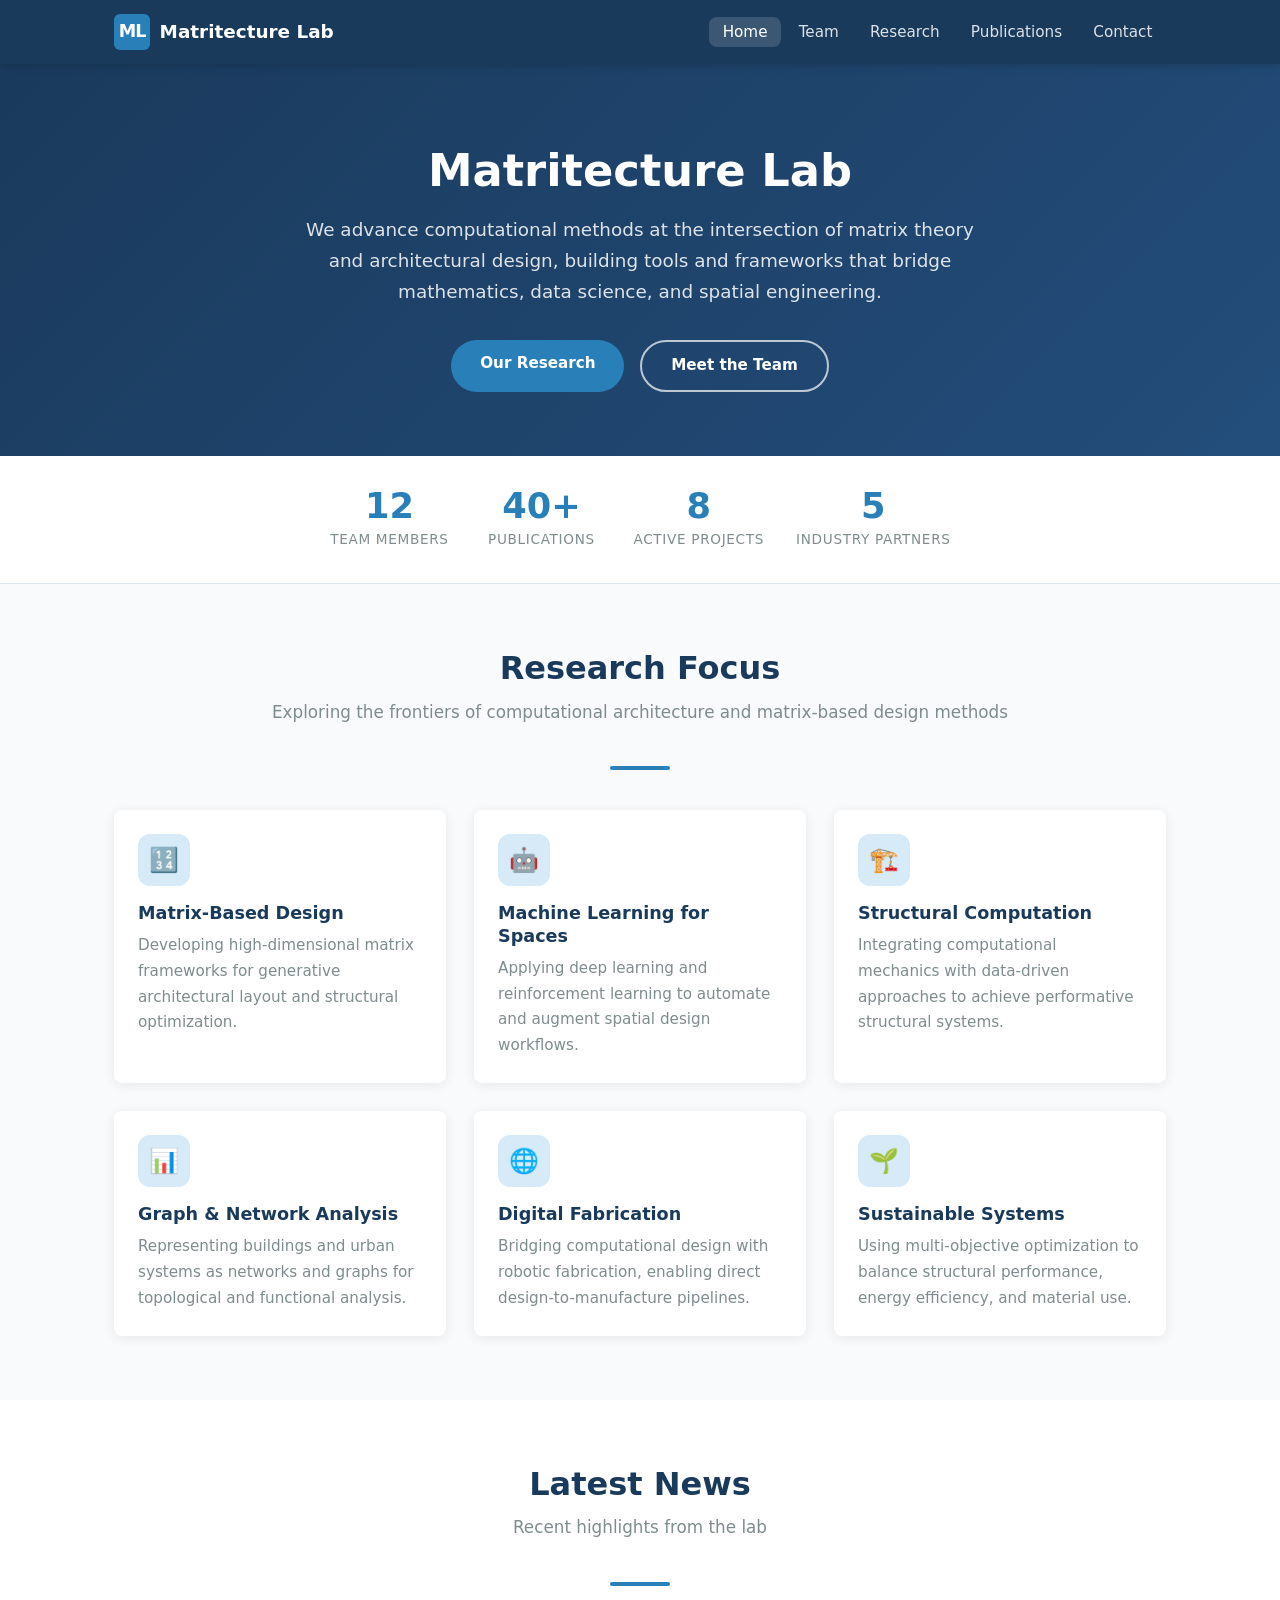
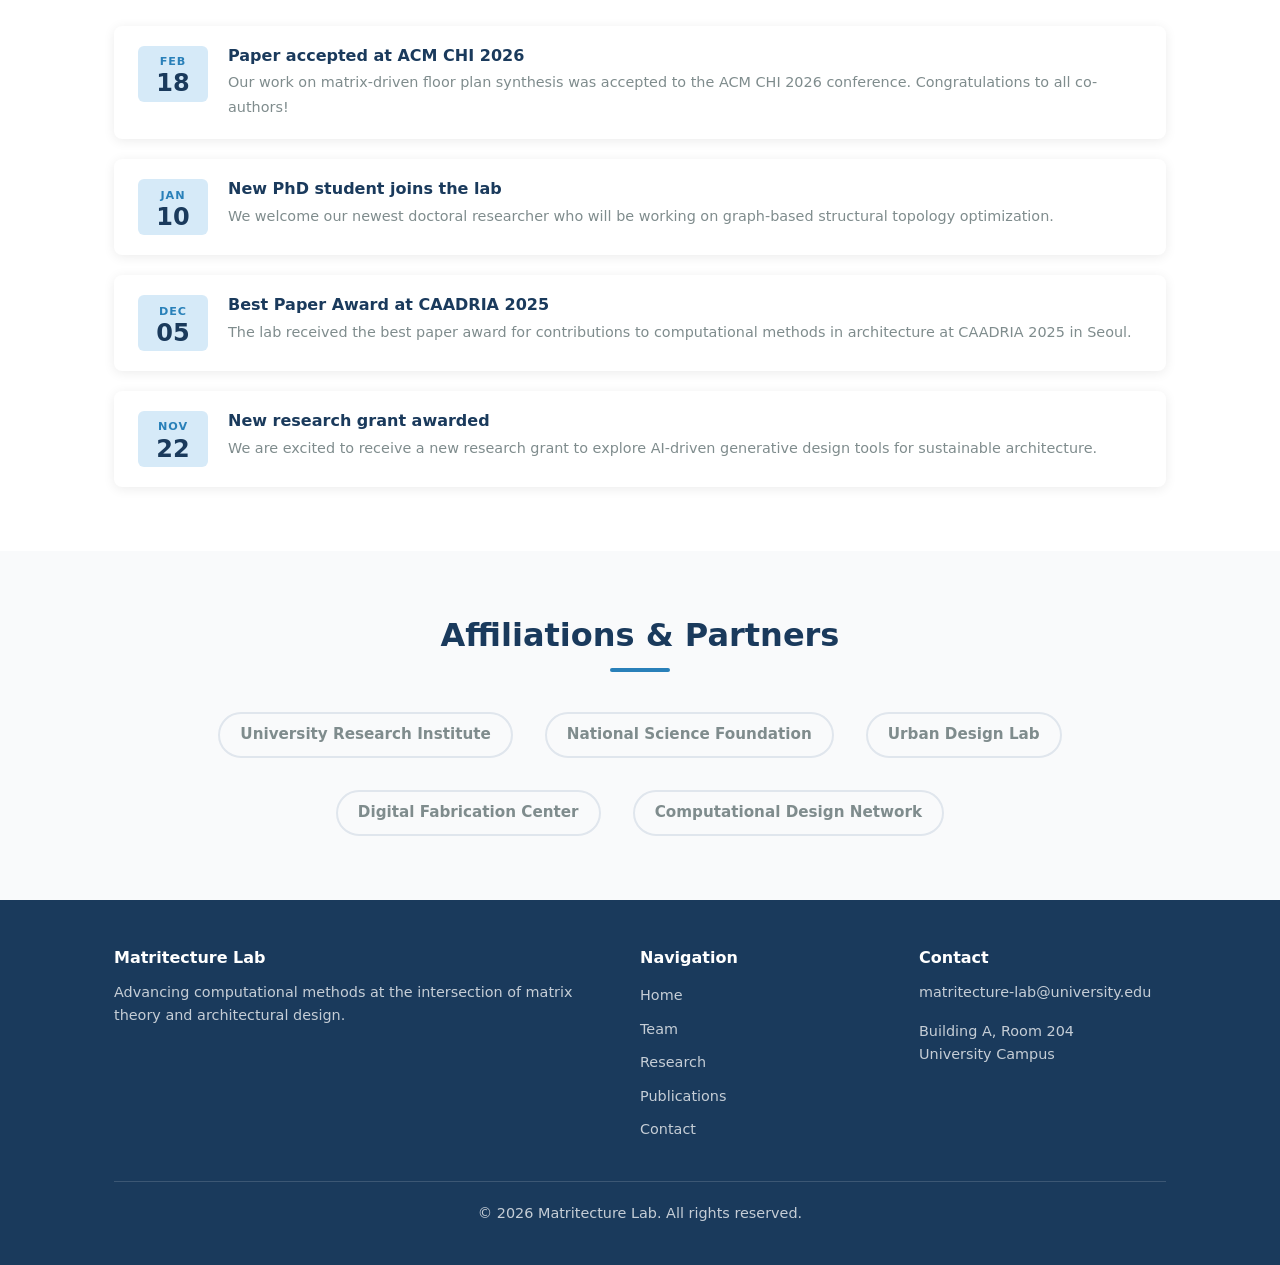
==== index.html @ 214376fc "Add complete Matritecture Lab static website (5 pages + CSS) Co-authored-by: nilchia <66441226+nilch" ====
<!DOCTYPE html>
<html lang="en">
<head>
  <meta charset="UTF-8" />
  <meta name="viewport" content="width=device-width, initial-scale=1.0" />
  <title>Matritecture Lab</title>
  <meta name="description" content="Matritecture Lab — Advancing computational methods at the intersection of matrix theory and architectural design." />
  <link rel="stylesheet" href="css/style.css" />
</head>
<body>

  <!-- ===== Navigation ===== -->
  <nav class="navbar">
    <div class="container">
      <a href="index.html" class="navbar-brand">
        <div class="brand-logo">ML</div>
        <span>Matritecture Lab</span>
      </a>
      <ul class="nav-links">
        <li><a href="index.html" class="active">Home</a></li>
        <li><a href="team.html">Team</a></li>
        <li><a href="research.html">Research</a></li>
        <li><a href="publications.html">Publications</a></li>
        <li><a href="contact.html">Contact</a></li>
      </ul>
    </div>
  </nav>

  <!-- ===== Hero ===== -->
  <section class="hero">
    <div class="container">
      <h1>Matritecture Lab</h1>
      <p>
        We advance computational methods at the intersection of matrix theory and
        architectural design, building tools and frameworks that bridge mathematics,
        data science, and spatial engineering.
      </p>
      <div class="hero-btns">
        <a href="research.html" class="btn btn-primary">Our Research</a>
        <a href="team.html" class="btn btn-outline">Meet the Team</a>
      </div>
    </div>
  </section>

  <!-- ===== Stats ===== -->
  <div class="stats-bar">
    <div class="container">
      <div class="stats-grid">
        <div class="stat-item">
          <div class="stat-number">12</div>
          <div class="stat-label">Team Members</div>
        </div>
        <div class="stat-item">
          <div class="stat-number">40+</div>
          <div class="stat-label">Publications</div>
        </div>
        <div class="stat-item">
          <div class="stat-number">8</div>
          <div class="stat-label">Active Projects</div>
        </div>
        <div class="stat-item">
          <div class="stat-number">5</div>
          <div class="stat-label">Industry Partners</div>
        </div>
      </div>
    </div>
  </div>

  <!-- ===== Research Highlights ===== -->
  <section class="section">
    <div class="container">
      <h2 class="section-title">Research Focus</h2>
      <p class="section-subtitle">Exploring the frontiers of computational architecture and matrix-based design methods</p>
      <div class="divider"></div>

      <div class="grid-3">
        <div class="card">
          <div class="card-body">
            <div class="research-icon">🔢</div>
            <h3>Matrix-Based Design</h3>
            <p>Developing high-dimensional matrix frameworks for generative architectural layout and structural optimization.</p>
          </div>
        </div>
        <div class="card">
          <div class="card-body">
            <div class="research-icon">🤖</div>
            <h3>Machine Learning for Spaces</h3>
            <p>Applying deep learning and reinforcement learning to automate and augment spatial design workflows.</p>
          </div>
        </div>
        <div class="card">
          <div class="card-body">
            <div class="research-icon">🏗️</div>
            <h3>Structural Computation</h3>
            <p>Integrating computational mechanics with data-driven approaches to achieve performative structural systems.</p>
          </div>
        </div>
        <div class="card">
          <div class="card-body">
            <div class="research-icon">📊</div>
            <h3>Graph &amp; Network Analysis</h3>
            <p>Representing buildings and urban systems as networks and graphs for topological and functional analysis.</p>
          </div>
        </div>
        <div class="card">
          <div class="card-body">
            <div class="research-icon">🌐</div>
            <h3>Digital Fabrication</h3>
            <p>Bridging computational design with robotic fabrication, enabling direct design-to-manufacture pipelines.</p>
          </div>
        </div>
        <div class="card">
          <div class="card-body">
            <div class="research-icon">🌱</div>
            <h3>Sustainable Systems</h3>
            <p>Using multi-objective optimization to balance structural performance, energy efficiency, and material use.</p>
          </div>
        </div>
      </div>
    </div>
  </section>

  <!-- ===== News ===== -->
  <section class="section section-alt">
    <div class="container">
      <h2 class="section-title">Latest News</h2>
      <p class="section-subtitle">Recent highlights from the lab</p>
      <div class="divider"></div>

      <div class="news-list">
        <div class="news-item">
          <div class="news-date">
            <div class="month">Feb</div>
            <div class="day">18</div>
          </div>
          <div class="news-content">
            <h4>Paper accepted at ACM CHI 2026</h4>
            <p>Our work on matrix-driven floor plan synthesis was accepted to the ACM CHI 2026 conference. Congratulations to all co-authors!</p>
          </div>
        </div>
        <div class="news-item">
          <div class="news-date">
            <div class="month">Jan</div>
            <div class="day">10</div>
          </div>
          <div class="news-content">
            <h4>New PhD student joins the lab</h4>
            <p>We welcome our newest doctoral researcher who will be working on graph-based structural topology optimization.</p>
          </div>
        </div>
        <div class="news-item">
          <div class="news-date">
            <div class="month">Dec</div>
            <div class="day">05</div>
          </div>
          <div class="news-content">
            <h4>Best Paper Award at CAADRIA 2025</h4>
            <p>The lab received the best paper award for contributions to computational methods in architecture at CAADRIA 2025 in Seoul.</p>
          </div>
        </div>
        <div class="news-item">
          <div class="news-date">
            <div class="month">Nov</div>
            <div class="day">22</div>
          </div>
          <div class="news-content">
            <h4>New research grant awarded</h4>
            <p>We are excited to receive a new research grant to explore AI-driven generative design tools for sustainable architecture.</p>
          </div>
        </div>
      </div>
    </div>
  </section>

  <!-- ===== Affiliations ===== -->
  <section class="section">
    <div class="container">
      <h2 class="section-title">Affiliations &amp; Partners</h2>
      <div class="divider"></div>
      <div class="affiliations">
        <div class="affiliation-item">University Research Institute</div>
        <div class="affiliation-item">National Science Foundation</div>
        <div class="affiliation-item">Urban Design Lab</div>
        <div class="affiliation-item">Digital Fabrication Center</div>
        <div class="affiliation-item">Computational Design Network</div>
      </div>
    </div>
  </section>

  <!-- ===== Footer ===== -->
  <footer class="footer">
    <div class="container">
      <div class="footer-grid">
        <div>
          <h4>Matritecture Lab</h4>
          <p>Advancing computational methods at the intersection of matrix theory and architectural design.</p>
        </div>
        <div>
          <h4>Navigation</h4>
          <ul>
            <li><a href="index.html">Home</a></li>
            <li><a href="team.html">Team</a></li>
            <li><a href="research.html">Research</a></li>
            <li><a href="publications.html">Publications</a></li>
            <li><a href="contact.html">Contact</a></li>
          </ul>
        </div>
        <div>
          <h4>Contact</h4>
          <p>matritecture-lab@university.edu</p>
          <p>Building A, Room 204<br />University Campus</p>
        </div>
      </div>
      <div class="footer-bottom">
        <p>&copy; 2026 Matritecture Lab. All rights reserved.</p>
      </div>
    </div>
  </footer>

</body>
</html>
---- css/style.css ----
/* ============================================================
   Matritecture Lab — Main Stylesheet
   ============================================================ */

/* ---------- CSS Variables ---------- */
:root {
  --primary: #1a3a5c;
  --accent: #2980b9;
  --accent-light: #d6eaf8;
  --text: #2c3e50;
  --muted: #7f8c8d;
  --bg: #f9fafb;
  --white: #ffffff;
  --border: #e0e6ed;
  --radius: 8px;
  --shadow: 0 2px 12px rgba(0, 0, 0, 0.08);
  --nav-height: 64px;
  --max-width: 1100px;
}

/* ---------- Reset & Base ---------- */
*, *::before, *::after { box-sizing: border-box; margin: 0; padding: 0; }

html { scroll-behavior: smooth; }

body {
  font-family: 'Segoe UI', system-ui, -apple-system, sans-serif;
  font-size: 16px;
  line-height: 1.7;
  color: var(--text);
  background: var(--bg);
}

a { color: var(--accent); text-decoration: none; }
a:hover { text-decoration: underline; }

img { max-width: 100%; height: auto; display: block; }

h1, h2, h3, h4 {
  font-weight: 700;
  line-height: 1.3;
  color: var(--primary);
}

p { margin-bottom: 1rem; }

ul { list-style: none; }

/* ---------- Layout Helpers ---------- */
.container {
  max-width: var(--max-width);
  margin: 0 auto;
  padding: 0 1.5rem;
}

.section {
  padding: 4rem 0;
}

.section-title {
  font-size: 2rem;
  margin-bottom: 0.5rem;
  text-align: center;
}

.section-subtitle {
  color: var(--muted);
  text-align: center;
  margin-bottom: 2.5rem;
  font-size: 1.05rem;
}

.divider {
  width: 60px;
  height: 4px;
  background: var(--accent);
  border-radius: 2px;
  margin: 0.75rem auto 2.5rem;
}

/* ---------- Navigation ---------- */
.navbar {
  position: sticky;
  top: 0;
  z-index: 100;
  background: var(--primary);
  height: var(--nav-height);
  box-shadow: 0 2px 8px rgba(0, 0, 0, 0.15);
}

.navbar .container {
  display: flex;
  align-items: center;
  justify-content: space-between;
  height: 100%;
}

.navbar-brand {
  display: flex;
  align-items: center;
  gap: 0.6rem;
  color: var(--white);
  font-size: 1.15rem;
  font-weight: 700;
  text-decoration: none;
}

.navbar-brand:hover { text-decoration: none; opacity: 0.9; }

.brand-logo {
  width: 36px;
  height: 36px;
  background: var(--accent);
  border-radius: 6px;
  display: flex;
  align-items: center;
  justify-content: center;
  font-size: 1.1rem;
  font-weight: 900;
  color: var(--white);
  letter-spacing: -1px;
  flex-shrink: 0;
}

.nav-links {
  display: flex;
  gap: 0.25rem;
}

.nav-links a {
  color: rgba(255, 255, 255, 0.85);
  padding: 0.4rem 0.85rem;
  border-radius: var(--radius);
  font-size: 0.95rem;
  font-weight: 500;
  transition: background 0.2s, color 0.2s;
}

.nav-links a:hover,
.nav-links a.active {
  background: rgba(255, 255, 255, 0.15);
  color: var(--white);
  text-decoration: none;
}

/* ---------- Hero ---------- */
.hero {
  background: linear-gradient(135deg, var(--primary) 0%, #234d7b 100%);
  color: var(--white);
  padding: 5rem 0 4rem;
  text-align: center;
}

.hero h1 {
  font-size: 2.8rem;
  color: var(--white);
  margin-bottom: 1rem;
  line-height: 1.2;
}

.hero p {
  font-size: 1.15rem;
  color: rgba(255, 255, 255, 0.85);
  max-width: 680px;
  margin: 0 auto 2rem;
}

.hero-btns {
  display: flex;
  gap: 1rem;
  justify-content: center;
  flex-wrap: wrap;
}

.btn {
  display: inline-block;
  padding: 0.7rem 1.8rem;
  border-radius: 50px;
  font-weight: 600;
  font-size: 0.95rem;
  cursor: pointer;
  transition: transform 0.15s, box-shadow 0.15s;
}

.btn:hover { transform: translateY(-2px); box-shadow: 0 4px 14px rgba(0,0,0,0.2); text-decoration: none; }

.btn-primary { background: var(--accent); color: var(--white); }
.btn-outline { background: transparent; color: var(--white); border: 2px solid rgba(255,255,255,0.7); }
.btn-outline:hover { background: rgba(255,255,255,0.1); }

/* ---------- Cards ---------- */
.card {
  background: var(--white);
  border-radius: var(--radius);
  box-shadow: var(--shadow);
  overflow: hidden;
  transition: transform 0.2s, box-shadow 0.2s;
}

.card:hover { transform: translateY(-4px); box-shadow: 0 8px 24px rgba(0,0,0,0.12); }

.card-body { padding: 1.5rem; }

/* ---------- Grid Layouts ---------- */
.grid-3 {
  display: grid;
  grid-template-columns: repeat(auto-fit, minmax(280px, 1fr));
  gap: 1.75rem;
}

.grid-4 {
  display: grid;
  grid-template-columns: repeat(auto-fit, minmax(220px, 1fr));
  gap: 1.5rem;
}

/* ---------- Home: Stats Bar ---------- */
.stats-bar {
  background: var(--white);
  border-bottom: 1px solid var(--border);
  padding: 2rem 0;
}

.stats-grid {
  display: flex;
  gap: 2rem;
  justify-content: center;
  flex-wrap: wrap;
}

.stat-item {
  text-align: center;
  min-width: 120px;
}

.stat-number {
  font-size: 2.2rem;
  font-weight: 800;
  color: var(--accent);
  line-height: 1;
}

.stat-label {
  font-size: 0.85rem;
  color: var(--muted);
  text-transform: uppercase;
  letter-spacing: 0.05em;
  margin-top: 0.3rem;
}

/* ---------- Home: Research Highlights ---------- */
.research-icon {
  width: 52px;
  height: 52px;
  background: var(--accent-light);
  border-radius: 12px;
  display: flex;
  align-items: center;
  justify-content: center;
  font-size: 1.5rem;
  margin-bottom: 1rem;
}

.card-body h3 { font-size: 1.1rem; margin-bottom: 0.5rem; }
.card-body p { color: var(--muted); font-size: 0.95rem; margin-bottom: 0; }

/* ---------- Home: News ---------- */
.news-list { display: flex; flex-direction: column; gap: 1.25rem; }

.news-item {
  background: var(--white);
  border-radius: var(--radius);
  padding: 1.25rem 1.5rem;
  box-shadow: var(--shadow);
  display: flex;
  gap: 1.25rem;
  align-items: flex-start;
}

.news-date {
  min-width: 70px;
  text-align: center;
  background: var(--accent-light);
  border-radius: 6px;
  padding: 0.4rem 0.5rem;
}

.news-date .month {
  font-size: 0.7rem;
  text-transform: uppercase;
  letter-spacing: 0.08em;
  color: var(--accent);
  font-weight: 700;
}

.news-date .day {
  font-size: 1.5rem;
  font-weight: 800;
  color: var(--primary);
  line-height: 1;
}

.news-content h4 { font-size: 1rem; margin-bottom: 0.25rem; }
.news-content p { font-size: 0.9rem; color: var(--muted); margin-bottom: 0; }

/* ---------- Home: Affiliations ---------- */
.section-alt { background: var(--white); }

.affiliations {
  display: flex;
  flex-wrap: wrap;
  gap: 2rem;
  justify-content: center;
  align-items: center;
}

.affiliation-item {
  color: var(--muted);
  font-size: 0.95rem;
  font-weight: 600;
  padding: 0.5rem 1.25rem;
  border: 2px solid var(--border);
  border-radius: 50px;
}

/* ---------- Team Page ---------- */
.person-card {
  background: var(--white);
  border-radius: var(--radius);
  box-shadow: var(--shadow);
  text-align: center;
  overflow: hidden;
  transition: transform 0.2s, box-shadow 0.2s;
}

.person-card:hover { transform: translateY(-4px); box-shadow: 0 8px 24px rgba(0,0,0,0.12); }

.person-avatar {
  width: 90px;
  height: 90px;
  border-radius: 50%;
  background: var(--accent-light);
  margin: 1.5rem auto 1rem;
  display: flex;
  align-items: center;
  justify-content: center;
  font-size: 2rem;
  font-weight: 700;
  color: var(--accent);
}

.person-card .card-body { padding: 0 1.5rem 1.5rem; }
.person-name { font-size: 1.05rem; margin-bottom: 0.2rem; }
.person-role { color: var(--accent); font-size: 0.85rem; font-weight: 600; text-transform: uppercase; letter-spacing: 0.05em; margin-bottom: 0.5rem; }
.person-affil { color: var(--muted); font-size: 0.85rem; margin-bottom: 0.75rem; }

.person-links { display: flex; gap: 0.5rem; justify-content: center; flex-wrap: wrap; }

.tag {
  display: inline-block;
  padding: 0.2rem 0.7rem;
  border-radius: 50px;
  font-size: 0.78rem;
  font-weight: 600;
  background: var(--accent-light);
  color: var(--accent);
}

.section-group-title {
  font-size: 1.4rem;
  margin-bottom: 1.5rem;
  padding-bottom: 0.5rem;
  border-bottom: 2px solid var(--border);
  color: var(--primary);
}

/* ---------- Research Page ---------- */
.research-card { background: var(--white); border-radius: var(--radius); box-shadow: var(--shadow); overflow: hidden; transition: transform 0.2s, box-shadow 0.2s; }
.research-card:hover { transform: translateY(-4px); box-shadow: 0 8px 24px rgba(0,0,0,0.12); }

.research-card-header {
  background: linear-gradient(135deg, var(--primary), var(--accent));
  padding: 1.5rem;
  color: var(--white);
}

.research-card-header .emoji { font-size: 2rem; margin-bottom: 0.5rem; }
.research-card-header h3 { color: var(--white); font-size: 1.1rem; }
.research-card-body { padding: 1.25rem 1.5rem; }
.research-card-body p { color: var(--muted); font-size: 0.93rem; margin-bottom: 0.75rem; }

.tags { display: flex; flex-wrap: wrap; gap: 0.4rem; }

/* ---------- Publications Page ---------- */
.pub-filters {
  display: flex;
  gap: 0.5rem;
  flex-wrap: wrap;
  margin-bottom: 2rem;
  justify-content: center;
}

.filter-btn {
  padding: 0.4rem 1.1rem;
  border-radius: 50px;
  border: 2px solid var(--border);
  background: var(--white);
  color: var(--text);
  font-size: 0.88rem;
  font-weight: 600;
  cursor: pointer;
  transition: all 0.2s;
}

.filter-btn:hover,
.filter-btn.active {
  background: var(--accent);
  border-color: var(--accent);
  color: var(--white);
}

.pub-list { display: flex; flex-direction: column; gap: 1.25rem; }

.pub-item {
  background: var(--white);
  border-radius: var(--radius);
  box-shadow: var(--shadow);
  padding: 1.5rem;
  border-left: 4px solid var(--accent);
}

.pub-title { font-size: 1.05rem; font-weight: 700; margin-bottom: 0.4rem; color: var(--primary); }
.pub-authors { font-size: 0.9rem; color: var(--muted); margin-bottom: 0.3rem; }
.pub-venue { font-size: 0.9rem; font-style: italic; color: var(--accent); margin-bottom: 0.6rem; }
.pub-meta { display: flex; gap: 0.75rem; flex-wrap: wrap; align-items: center; }

.pub-type {
  font-size: 0.75rem;
  font-weight: 700;
  padding: 0.15rem 0.6rem;
  border-radius: 4px;
  text-transform: uppercase;
  letter-spacing: 0.05em;
}

.pub-type-journal { background: #d5f5e3; color: #1e8449; }
.pub-type-conference { background: #fdebd0; color: #d35400; }
.pub-type-preprint { background: #e8daef; color: #7d3c98; }

.pub-year { font-size: 0.82rem; color: var(--muted); font-weight: 600; }
.pub-link { font-size: 0.82rem; font-weight: 600; }

/* ---------- Contact Page ---------- */
.contact-grid {
  display: grid;
  grid-template-columns: 1fr 1fr;
  gap: 2.5rem;
  align-items: start;
}

.contact-info-item {
  display: flex;
  gap: 1rem;
  margin-bottom: 1.5rem;
  align-items: flex-start;
}

.contact-icon {
  width: 44px;
  height: 44px;
  background: var(--accent-light);
  border-radius: 10px;
  display: flex;
  align-items: center;
  justify-content: center;
  font-size: 1.2rem;
  flex-shrink: 0;
}

.contact-info-item h4 { font-size: 0.9rem; color: var(--muted); text-transform: uppercase; letter-spacing: 0.05em; margin-bottom: 0.2rem; }
.contact-info-item p { margin-bottom: 0; }

.contact-form { background: var(--white); border-radius: var(--radius); box-shadow: var(--shadow); padding: 2rem; }
.contact-form h3 { font-size: 1.2rem; margin-bottom: 1.5rem; }

.form-group { margin-bottom: 1.25rem; }
.form-group label { display: block; font-size: 0.9rem; font-weight: 600; margin-bottom: 0.4rem; }

.form-group input,
.form-group textarea,
.form-group select {
  width: 100%;
  padding: 0.65rem 0.9rem;
  border: 2px solid var(--border);
  border-radius: var(--radius);
  font-size: 0.95rem;
  font-family: inherit;
  color: var(--text);
  background: var(--bg);
  transition: border-color 0.2s;
}

.form-group input:focus,
.form-group textarea:focus,
.form-group select:focus {
  outline: none;
  border-color: var(--accent);
  background: var(--white);
}

.form-group textarea { resize: vertical; min-height: 120px; }

.form-row { display: grid; grid-template-columns: 1fr 1fr; gap: 1rem; }

.btn-submit {
  background: var(--accent);
  color: var(--white);
  border: none;
  padding: 0.75rem 2rem;
  border-radius: 50px;
  font-size: 0.95rem;
  font-weight: 600;
  cursor: pointer;
  transition: background 0.2s, transform 0.15s;
  width: 100%;
}

.btn-submit:hover { background: var(--primary); transform: translateY(-1px); }

/* ---------- Page Hero ---------- */
.page-hero {
  background: linear-gradient(135deg, var(--primary) 0%, #234d7b 100%);
  color: var(--white);
  padding: 3.5rem 0;
  text-align: center;
}

.page-hero h1 { color: var(--white); font-size: 2.2rem; margin-bottom: 0.5rem; }
.page-hero p { color: rgba(255,255,255,0.8); font-size: 1.05rem; max-width: 600px; margin: 0 auto; }

/* ---------- Footer ---------- */
.footer {
  background: var(--primary);
  color: rgba(255,255,255,0.75);
  padding: 3rem 0 1.5rem;
}

.footer-grid {
  display: grid;
  grid-template-columns: 2fr 1fr 1fr;
  gap: 2rem;
  margin-bottom: 2rem;
}

.footer h4 { color: var(--white); font-size: 1rem; margin-bottom: 0.75rem; }
.footer p { font-size: 0.9rem; line-height: 1.6; }
.footer ul li { margin-bottom: 0.4rem; }
.footer a { color: rgba(255,255,255,0.75); font-size: 0.9rem; }
.footer a:hover { color: var(--white); text-decoration: none; }

.footer-bottom {
  border-top: 1px solid rgba(255,255,255,0.15);
  padding-top: 1.25rem;
  text-align: center;
  font-size: 0.85rem;
}

/* ---------- Responsive ---------- */
@media (max-width: 768px) {
  .hero h1 { font-size: 2rem; }
  .section { padding: 3rem 0; }
  .contact-grid { grid-template-columns: 1fr; }
  .footer-grid { grid-template-columns: 1fr; }
  .form-row { grid-template-columns: 1fr; }

  .nav-links a { padding: 0.4rem 0.6rem; font-size: 0.88rem; }
  .navbar-brand span { display: none; }
}

@media (max-width: 480px) {
  .hero h1 { font-size: 1.7rem; }
  .stats-grid { gap: 1.25rem; }
}
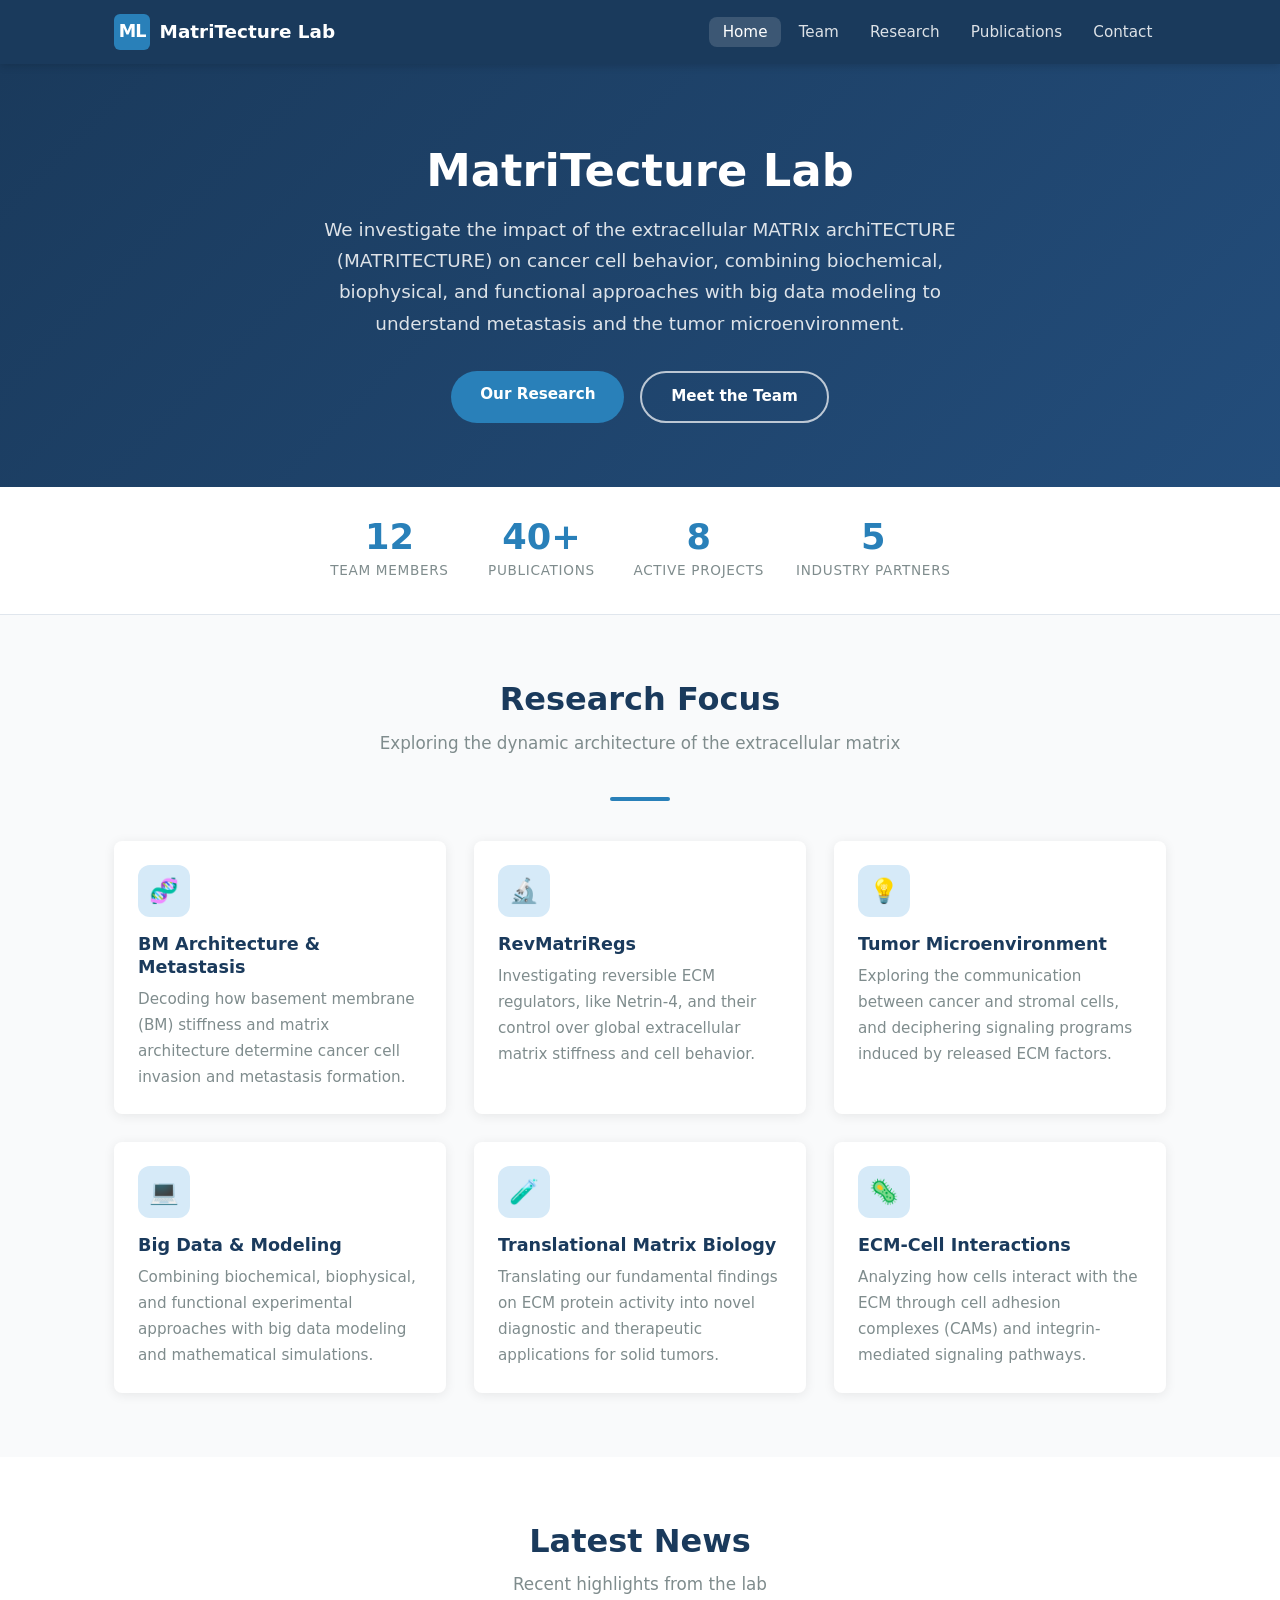
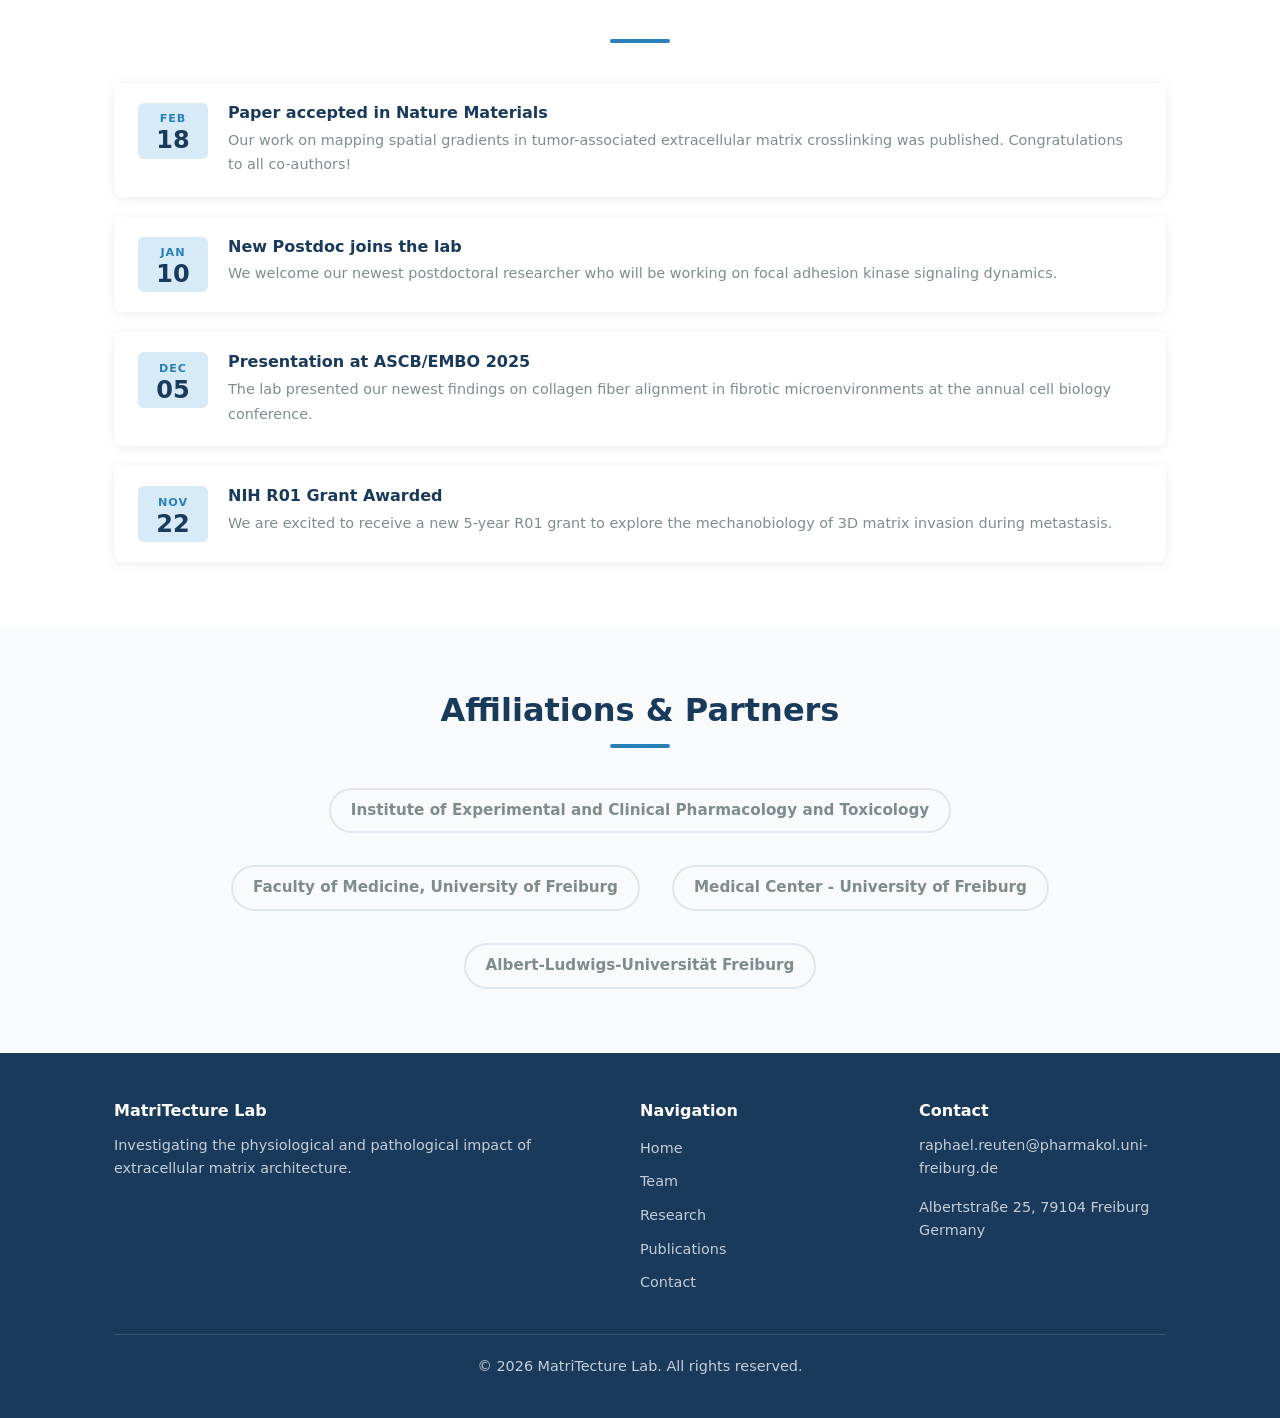
==== commit c6a30d90: "refractore and add info from previous website" ====
--- a/index.html
+++ b/index.html
@@ -3,8 +3,8 @@
 <head>
   <meta charset="UTF-8" />
   <meta name="viewport" content="width=device-width, initial-scale=1.0" />
-  <title>Matritecture Lab</title>
-  <meta name="description" content="Matritecture Lab — Advancing computational methods at the intersection of matrix theory and architectural design." />
+  <title>MatriTecture Lab</title>
+  <meta name="description" content="MatriTecture Lab — Advancing research at the intersection of cellular mechanobiology and extracellular matrix architecture." />
   <link rel="stylesheet" href="css/style.css" />
 </head>
 <body>
@@ -14,7 +14,7 @@
     <div class="container">
       <a href="index.html" class="navbar-brand">
         <div class="brand-logo">ML</div>
-        <span>Matritecture Lab</span>
+        <span>MatriTecture Lab</span>
       </a>
       <ul class="nav-links">
         <li><a href="index.html" class="active">Home</a></li>
@@ -29,11 +29,9 @@
   <!-- ===== Hero ===== -->
   <section class="hero">
     <div class="container">
-      <h1>Matritecture Lab</h1>
+      <h1>MatriTecture Lab</h1>
       <p>
-        We advance computational methods at the intersection of matrix theory and
-        architectural design, building tools and frameworks that bridge mathematics,
-        data science, and spatial engineering.
+        We investigate the impact of the extracellular MATRIx archiTECTURE (MATRITECTURE) on cancer cell behavior, combining biochemical, biophysical, and functional approaches with big data modeling to understand metastasis and the tumor microenvironment.
       </p>
       <div class="hero-btns">
         <a href="research.html" class="btn btn-primary">Our Research</a>
@@ -70,50 +68,50 @@
   <section class="section">
     <div class="container">
       <h2 class="section-title">Research Focus</h2>
-      <p class="section-subtitle">Exploring the frontiers of computational architecture and matrix-based design methods</p>
+      <p class="section-subtitle">Exploring the dynamic architecture of the extracellular matrix</p>
       <div class="divider"></div>
 
       <div class="grid-3">
         <div class="card">
           <div class="card-body">
-            <div class="research-icon">🔢</div>
-            <h3>Matrix-Based Design</h3>
-            <p>Developing high-dimensional matrix frameworks for generative architectural layout and structural optimization.</p>
-          </div>
-        </div>
-        <div class="card">
-          <div class="card-body">
-            <div class="research-icon">🤖</div>
-            <h3>Machine Learning for Spaces</h3>
-            <p>Applying deep learning and reinforcement learning to automate and augment spatial design workflows.</p>
-          </div>
-        </div>
-        <div class="card">
-          <div class="card-body">
-            <div class="research-icon">🏗️</div>
-            <h3>Structural Computation</h3>
-            <p>Integrating computational mechanics with data-driven approaches to achieve performative structural systems.</p>
-          </div>
-        </div>
-        <div class="card">
-          <div class="card-body">
-            <div class="research-icon">📊</div>
-            <h3>Graph &amp; Network Analysis</h3>
-            <p>Representing buildings and urban systems as networks and graphs for topological and functional analysis.</p>
-          </div>
-        </div>
-        <div class="card">
-          <div class="card-body">
-            <div class="research-icon">🌐</div>
-            <h3>Digital Fabrication</h3>
-            <p>Bridging computational design with robotic fabrication, enabling direct design-to-manufacture pipelines.</p>
-          </div>
-        </div>
-        <div class="card">
-          <div class="card-body">
-            <div class="research-icon">🌱</div>
-            <h3>Sustainable Systems</h3>
-            <p>Using multi-objective optimization to balance structural performance, energy efficiency, and material use.</p>
+            <div class="research-icon">🧬</div>
+            <h3>BM Architecture &amp; Metastasis</h3>
+            <p>Decoding how basement membrane (BM) stiffness and matrix architecture determine cancer cell invasion and metastasis formation.</p>
+          </div>
+        </div>
+        <div class="card">
+          <div class="card-body">
+            <div class="research-icon">🔬</div>
+            <h3>RevMatriRegs</h3>
+            <p>Investigating reversible ECM regulators, like Netrin-4, and their control over global extracellular matrix stiffness and cell behavior.</p>
+          </div>
+        </div>
+        <div class="card">
+          <div class="card-body">
+            <div class="research-icon">💡</div>
+            <h3>Tumor Microenvironment</h3>
+            <p>Exploring the communication between cancer and stromal cells, and deciphering signaling programs induced by released ECM factors.</p>
+          </div>
+        </div>
+        <div class="card">
+          <div class="card-body">
+            <div class="research-icon">💻</div>
+            <h3>Big Data &amp; Modeling</h3>
+            <p>Combining biochemical, biophysical, and functional experimental approaches with big data modeling and mathematical simulations.</p>
+          </div>
+        </div>
+        <div class="card">
+          <div class="card-body">
+            <div class="research-icon">🧪</div>
+            <h3>Translational Matrix Biology</h3>
+            <p>Translating our fundamental findings on ECM protein activity into novel diagnostic and therapeutic applications for solid tumors.</p>
+          </div>
+        </div>
+        <div class="card">
+          <div class="card-body">
+            <div class="research-icon">🦠</div>
+            <h3>ECM-Cell Interactions</h3>
+            <p>Analyzing how cells interact with the ECM through cell adhesion complexes (CAMs) and integrin-mediated signaling pathways.</p>
           </div>
         </div>
       </div>
@@ -134,8 +132,8 @@
             <div class="day">18</div>
           </div>
           <div class="news-content">
-            <h4>Paper accepted at ACM CHI 2026</h4>
-            <p>Our work on matrix-driven floor plan synthesis was accepted to the ACM CHI 2026 conference. Congratulations to all co-authors!</p>
+            <h4>Paper accepted in Nature Materials</h4>
+            <p>Our work on mapping spatial gradients in tumor-associated extracellular matrix crosslinking was published. Congratulations to all co-authors!</p>
           </div>
         </div>
         <div class="news-item">
@@ -144,8 +142,8 @@
             <div class="day">10</div>
           </div>
           <div class="news-content">
-            <h4>New PhD student joins the lab</h4>
-            <p>We welcome our newest doctoral researcher who will be working on graph-based structural topology optimization.</p>
+            <h4>New Postdoc joins the lab</h4>
+            <p>We welcome our newest postdoctoral researcher who will be working on focal adhesion kinase signaling dynamics.</p>
           </div>
         </div>
         <div class="news-item">
@@ -154,8 +152,8 @@
             <div class="day">05</div>
           </div>
           <div class="news-content">
-            <h4>Best Paper Award at CAADRIA 2025</h4>
-            <p>The lab received the best paper award for contributions to computational methods in architecture at CAADRIA 2025 in Seoul.</p>
+            <h4>Presentation at ASCB/EMBO 2025</h4>
+            <p>The lab presented our newest findings on collagen fiber alignment in fibrotic microenvironments at the annual cell biology conference.</p>
           </div>
         </div>
         <div class="news-item">
@@ -164,8 +162,8 @@
             <div class="day">22</div>
           </div>
           <div class="news-content">
-            <h4>New research grant awarded</h4>
-            <p>We are excited to receive a new research grant to explore AI-driven generative design tools for sustainable architecture.</p>
+            <h4>NIH R01 Grant Awarded</h4>
+            <p>We are excited to receive a new 5-year R01 grant to explore the mechanobiology of 3D matrix invasion during metastasis.</p>
           </div>
         </div>
       </div>
@@ -178,11 +176,10 @@
       <h2 class="section-title">Affiliations &amp; Partners</h2>
       <div class="divider"></div>
       <div class="affiliations">
-        <div class="affiliation-item">University Research Institute</div>
-        <div class="affiliation-item">National Science Foundation</div>
-        <div class="affiliation-item">Urban Design Lab</div>
-        <div class="affiliation-item">Digital Fabrication Center</div>
-        <div class="affiliation-item">Computational Design Network</div>
+        <div class="affiliation-item">Institute of Experimental and Clinical Pharmacology and Toxicology</div>
+        <div class="affiliation-item">Faculty of Medicine, University of Freiburg</div>
+        <div class="affiliation-item">Medical Center - University of Freiburg</div>
+        <div class="affiliation-item">Albert-Ludwigs-Universität Freiburg</div>
       </div>
     </div>
   </section>
@@ -192,8 +189,8 @@
     <div class="container">
       <div class="footer-grid">
         <div>
-          <h4>Matritecture Lab</h4>
-          <p>Advancing computational methods at the intersection of matrix theory and architectural design.</p>
+          <h4>MatriTecture Lab</h4>
+          <p>Investigating the physiological and pathological impact of extracellular matrix architecture.</p>
         </div>
         <div>
           <h4>Navigation</h4>
@@ -207,12 +204,12 @@
         </div>
         <div>
           <h4>Contact</h4>
-          <p>matritecture-lab@university.edu</p>
-          <p>Building A, Room 204<br />University Campus</p>
+          <p>raphael.reuten@pharmakol.uni-freiburg.de</p>
+          <p>Albertstraße 25, 79104 Freiburg<br />Germany</p>
         </div>
       </div>
       <div class="footer-bottom">
-        <p>&copy; 2026 Matritecture Lab. All rights reserved.</p>
+        <p>&copy; 2026 MatriTecture Lab. All rights reserved.</p>
       </div>
     </div>
   </footer>
--- a/css/style.css
+++ b/css/style.css
@@ -1,5 +1,5 @@
 /* ============================================================
-   Matritecture Lab — Main Stylesheet
+   MatriTecture Lab — Main Stylesheet
    ============================================================ */
 
 /* ---------- CSS Variables ---------- */
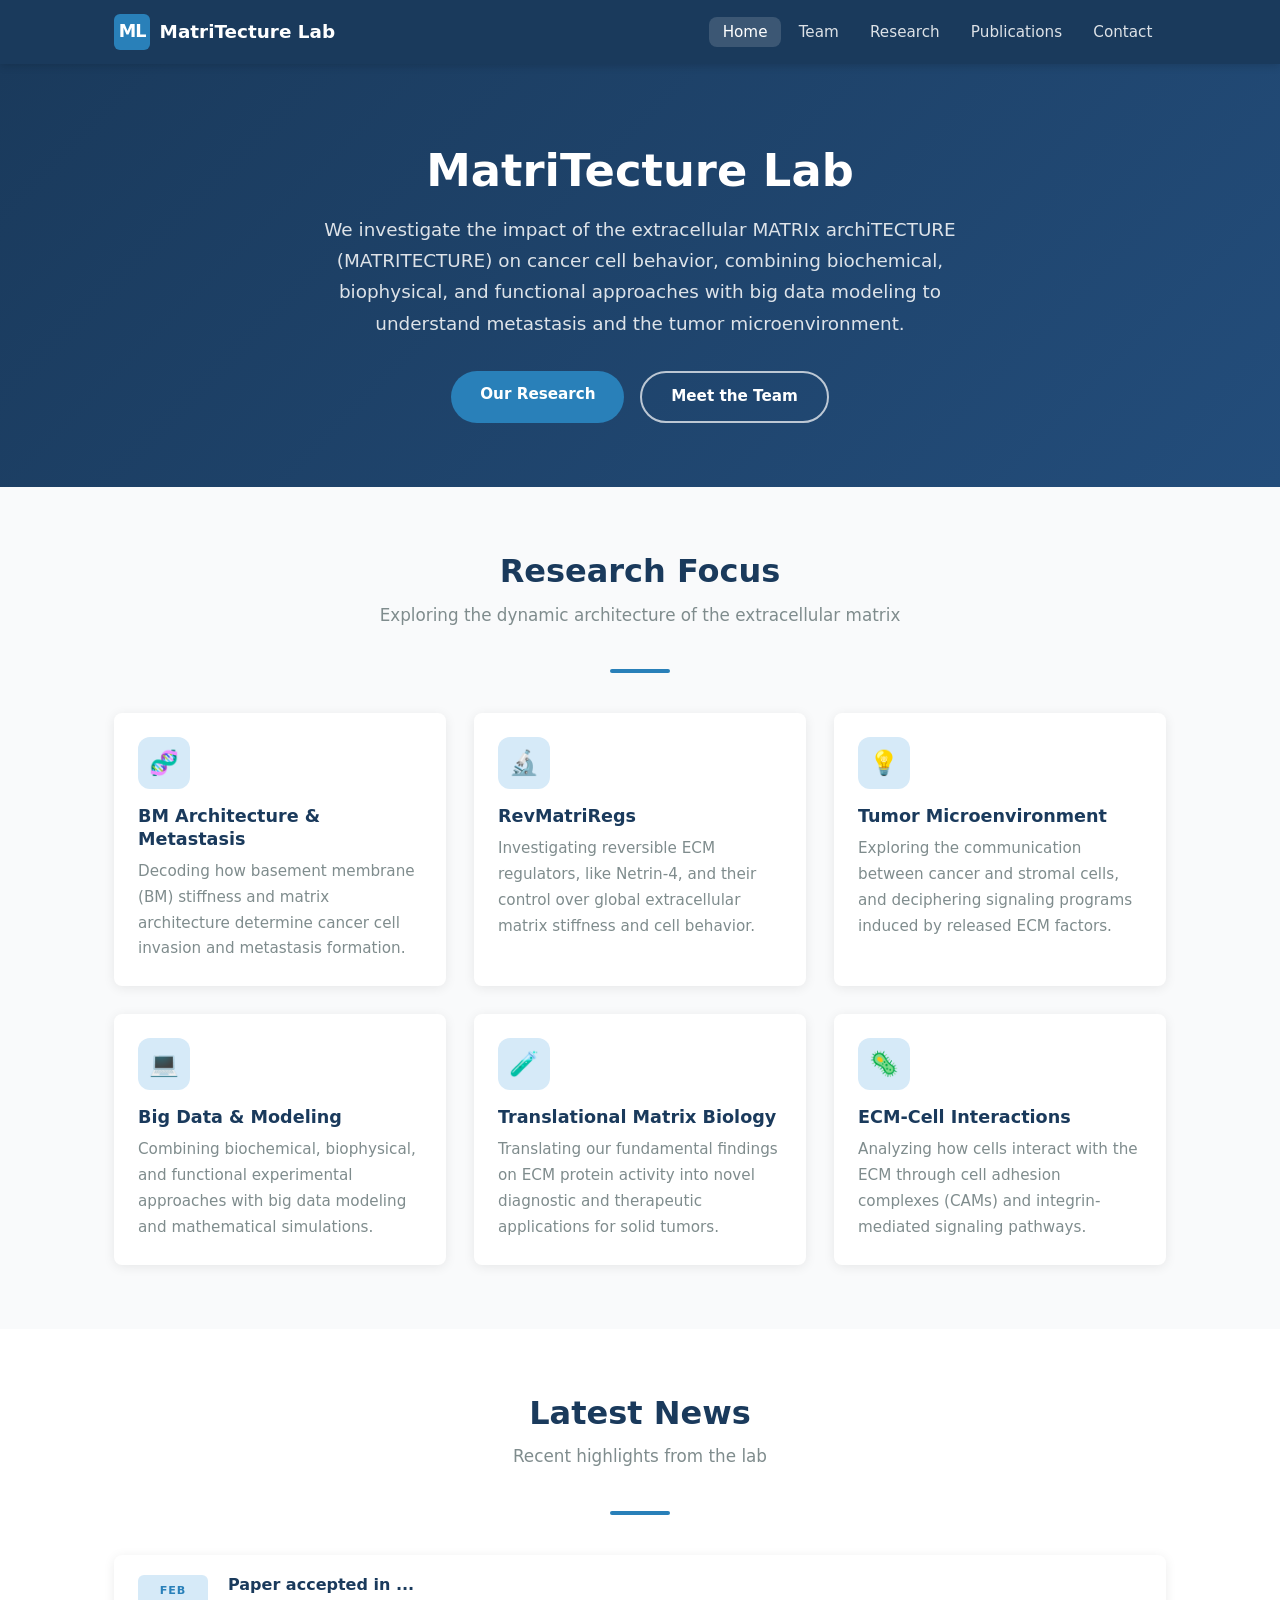
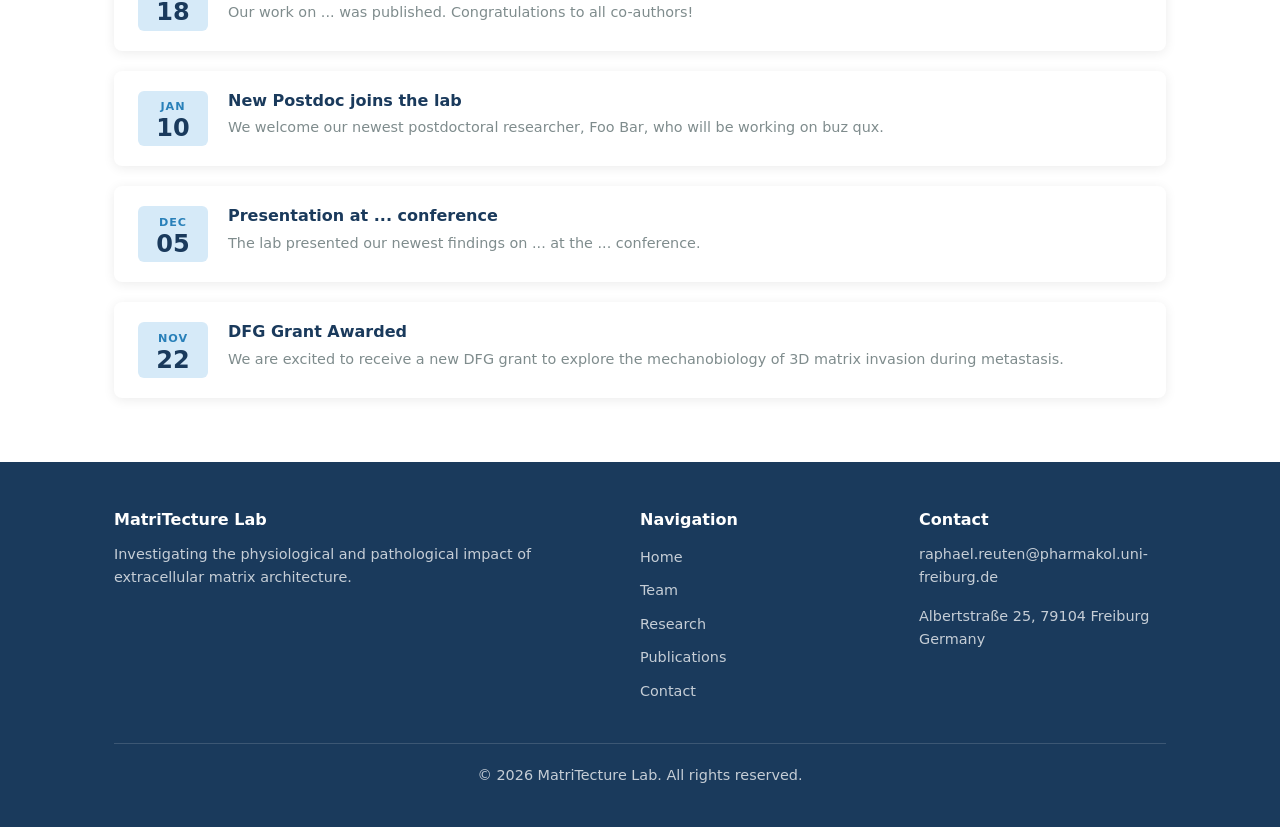
==== commit d0dceee8: "minimal data on index" ====
--- a/index.html
+++ b/index.html
@@ -39,30 +39,6 @@
       </div>
     </div>
   </section>
-
-  <!-- ===== Stats ===== -->
-  <div class="stats-bar">
-    <div class="container">
-      <div class="stats-grid">
-        <div class="stat-item">
-          <div class="stat-number">12</div>
-          <div class="stat-label">Team Members</div>
-        </div>
-        <div class="stat-item">
-          <div class="stat-number">40+</div>
-          <div class="stat-label">Publications</div>
-        </div>
-        <div class="stat-item">
-          <div class="stat-number">8</div>
-          <div class="stat-label">Active Projects</div>
-        </div>
-        <div class="stat-item">
-          <div class="stat-number">5</div>
-          <div class="stat-label">Industry Partners</div>
-        </div>
-      </div>
-    </div>
-  </div>
 
   <!-- ===== Research Highlights ===== -->
   <section class="section">
@@ -132,8 +108,8 @@
             <div class="day">18</div>
           </div>
           <div class="news-content">
-            <h4>Paper accepted in Nature Materials</h4>
-            <p>Our work on mapping spatial gradients in tumor-associated extracellular matrix crosslinking was published. Congratulations to all co-authors!</p>
+            <h4>Paper accepted in ...</h4>
+            <p>Our work on ... was published. Congratulations to all co-authors!</p>
           </div>
         </div>
         <div class="news-item">
@@ -143,7 +119,7 @@
           </div>
           <div class="news-content">
             <h4>New Postdoc joins the lab</h4>
-            <p>We welcome our newest postdoctoral researcher who will be working on focal adhesion kinase signaling dynamics.</p>
+            <p>We welcome our newest postdoctoral researcher, Foo Bar, who will be working on buz qux.</p>
           </div>
         </div>
         <div class="news-item">
@@ -152,8 +128,8 @@
             <div class="day">05</div>
           </div>
           <div class="news-content">
-            <h4>Presentation at ASCB/EMBO 2025</h4>
-            <p>The lab presented our newest findings on collagen fiber alignment in fibrotic microenvironments at the annual cell biology conference.</p>
+            <h4>Presentation at ... conference</h4>
+            <p>The lab presented our newest findings on ... at the ... conference.</p>
           </div>
         </div>
         <div class="news-item">
@@ -162,24 +138,10 @@
             <div class="day">22</div>
           </div>
           <div class="news-content">
-            <h4>NIH R01 Grant Awarded</h4>
-            <p>We are excited to receive a new 5-year R01 grant to explore the mechanobiology of 3D matrix invasion during metastasis.</p>
+            <h4>DFG Grant Awarded</h4>
+            <p>We are excited to receive a new DFG grant to explore the mechanobiology of 3D matrix invasion during metastasis.</p>
           </div>
         </div>
-      </div>
-    </div>
-  </section>
-
-  <!-- ===== Affiliations ===== -->
-  <section class="section">
-    <div class="container">
-      <h2 class="section-title">Affiliations &amp; Partners</h2>
-      <div class="divider"></div>
-      <div class="affiliations">
-        <div class="affiliation-item">Institute of Experimental and Clinical Pharmacology and Toxicology</div>
-        <div class="affiliation-item">Faculty of Medicine, University of Freiburg</div>
-        <div class="affiliation-item">Medical Center - University of Freiburg</div>
-        <div class="affiliation-item">Albert-Ludwigs-Universität Freiburg</div>
       </div>
     </div>
   </section>
